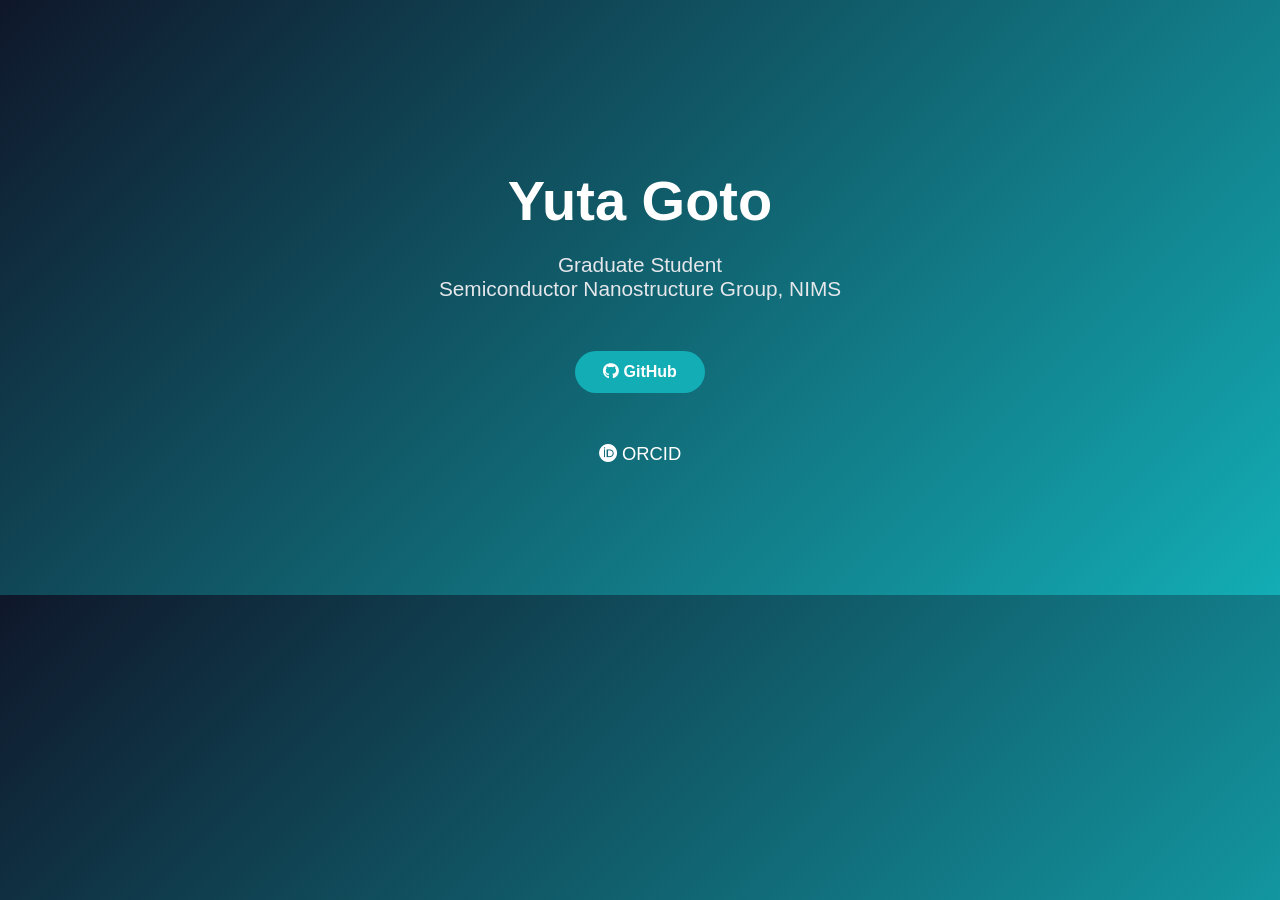
==== index.html @ e8438b43 "Update index.html" ====
<!DOCTYPE html>
<html lang="ja">

<head>
<meta charset="UTF-8">
<meta name="viewport" content="width=device-width, initial-scale=1.0">

<title>Yuta Goto</title>

<link rel="stylesheet" href="style.css">

<!-- Font Awesome -->
<link rel="stylesheet"
href="https://cdnjs.cloudflare.com/ajax/libs/font-awesome/6.6.0/css/all.min.css">

</head>

<body>

<div class="container">

<h1>Yuta Goto</h1>

<p class="subtitle">
Graduate Student<br>
Semiconductor Nanostructure Group, NIMS
</p>

<a class="button" href="https://github.com/yutagot">
<i class="fab fa-github"></i> GitHub
</a>

<div class="icon-links">

<a href="https://orcid.org/0009-0005-4780-8060">
<i class="fab fa-orcid"></i>
ORCID
</a>

</div>

</div>

</body>
</html>
---- style.css ----
body {
    margin: 0;
    font-family: "Helvetica Neue", Arial, sans-serif;
    background: linear-gradient(135deg, #0f172a, #13ADB5);
    color: white;
}

.container {
    max-width: 900px;
    margin: 100px auto;
    text-align: center;
    padding: 30px;
}

h1 {
    font-size: 3.5rem;
    margin-bottom: 10px;
}

.subtitle {
    font-size: 1.3rem;
    color: #e5e7eb;
    margin-bottom: 40px;
}

.button {
    display: inline-block;
    padding: 12px 28px;
    margin: 10px;
    border-radius: 30px;
    text-decoration: none;
    font-weight: bold;
    transition: 0.3s;
    background: #13ADB5;
    color: white;
}

.button:hover {
    background: #0f8e95;
    transform: translateY(-2px);
}

.icon-links{
    margin-top:40px;
}

.icon-links a{
    color:white;
    text-decoration:none;
    margin:0 18px;
    font-size:1.15rem;
}

.icon-links a:hover{
    color:#13ADB5;
}
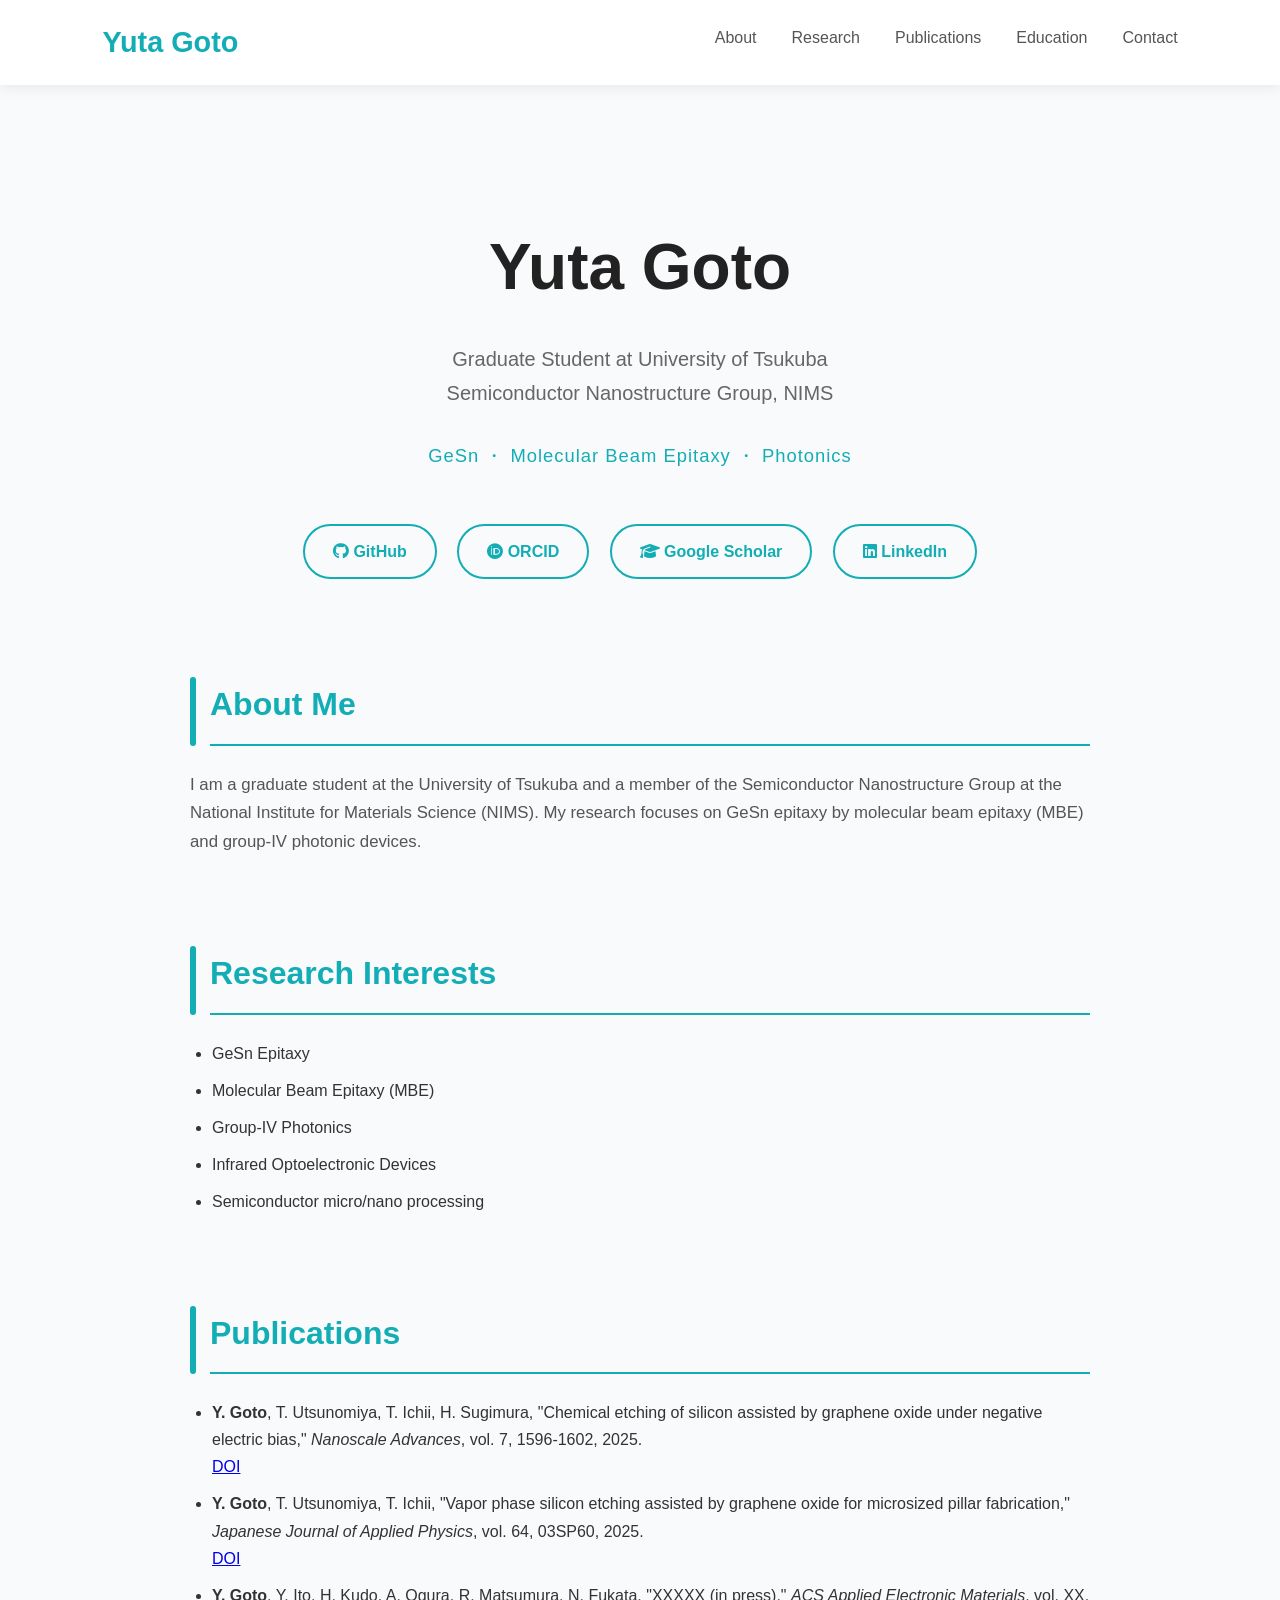
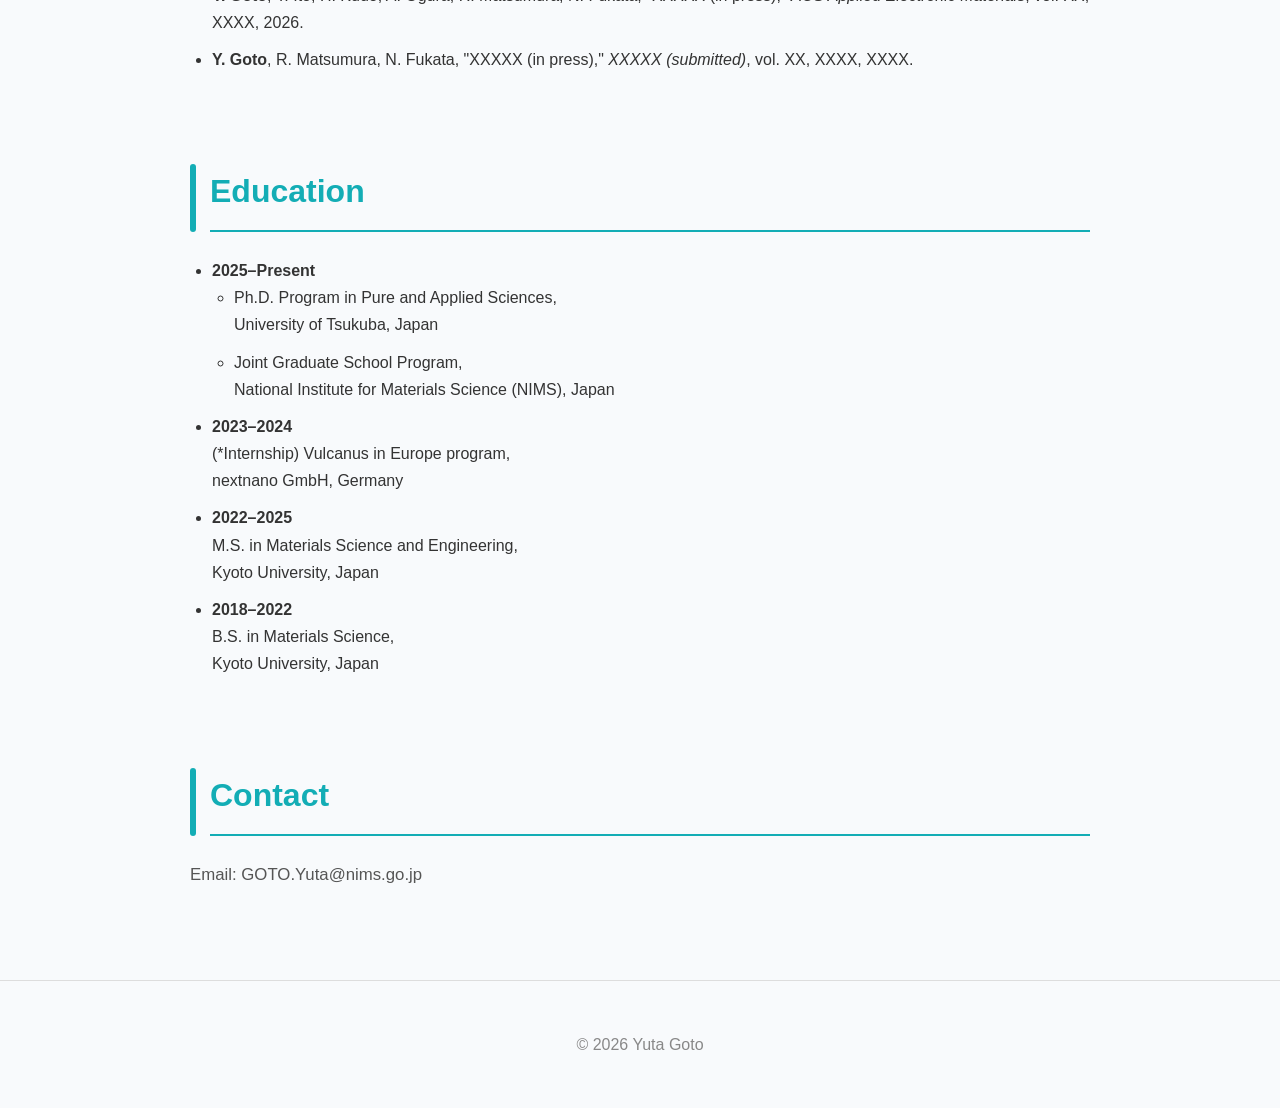
==== commit 873e3cf5: "yg: updated index" ====
--- a/index.html
+++ b/index.html
@@ -17,29 +17,184 @@
 
 <body>
 
+<!-- Navigation -->
+<nav>
+    <div class="logo">Yuta Goto</div>
+
+    <ul>
+        <li><a href="#about">About</a></li>
+        <li><a href="#research">Research</a></li>
+        <li><a href="#publications">Publications</a></li>
+        <li><a href="#education">Education</a></li>
+        <li><a href="#contact">Contact</a></li>
+    </ul>
+</nav>
+
+<!-- Top -->
 <div class="container">
 
-<h1>Yuta Goto</h1>
-
-<p class="subtitle">
-Graduate Student<br>
-Semiconductor Nanostructure Group, NIMS
-</p>
-
-<a class="button" href="https://github.com/yutagot">
-<i class="fab fa-github"></i> GitHub
-</a>
-
-<div class="icon-links">
-
-<a href="https://orcid.org/0009-0005-4780-8060">
-<i class="fab fa-orcid"></i>
-ORCID
-</a>
+    <h1>Yuta Goto</h1>
+
+    <p class="subtitle">
+        Graduate Student at University of Tsukuba<br>
+        Semiconductor Nanostructure Group, NIMS
+    </p>
+
+    <p class="keywords">
+        GeSn ・ Molecular Beam Epitaxy ・ Photonics
+    </p>
+
+    <div class="links">
+
+        <a href="https://github.com/yutagot" target="_blank">
+            <i class="fab fa-github"></i> GitHub
+        </a>
+
+        <a href="https://orcid.org/0009-0005-4780-8060" target="_blank">
+            <i class="fab fa-orcid"></i> ORCID
+        </a>
+
+        <a href="https://scholar.google.com/" target="_blank">
+            <i class="fas fa-graduation-cap"></i> Google Scholar
+        </a>
+
+        <a href="https://www.linkedin.com/in/yuta-goto-65562a297/" target="_blank">
+            <i class="fab fa-linkedin"></i> LinkedIn
+        </a>  
+    </div>
 
 </div>
 
-</div>
+<!-- About -->
+<section id="about">
+
+    <h2>About Me</h2>
+
+    <p>
+        I am a graduate student at the University of Tsukuba and a member of the
+        Semiconductor Nanostructure Group at the National Institute for Materials Science (NIMS).
+        My research focuses on GeSn epitaxy by molecular beam epitaxy (MBE) and
+        group-IV photonic devices.
+    </p>
+
+</section>
+
+<!-- Research -->
+<section id="research">
+
+    <h2>Research Interests</h2>
+
+    <ul>
+        <li>GeSn Epitaxy</li>
+        <li>Molecular Beam Epitaxy (MBE)</li>
+        <li>Group-IV Photonics</li>
+        <li>Infrared Optoelectronic Devices</li>
+        <li>Semiconductor micro/nano processing</li>
+    </ul>
+
+</section>
+
+<!-- Publications -->
+<section id="publications">
+
+    <h2>Publications</h2>
+
+    <ul class="publication-list">
+
+        <li>
+            <strong>Y. Goto</strong>, T. Utsunomiya, T. Ichii, H. Sugimura,
+            "Chemical etching of silicon assisted by graphene oxide under negative electric bias,"
+            <em>Nanoscale Advances</em>,
+            vol. 7, 1596-1602, 2025.
+            <br>
+            <a href="https://doi.org/10.1039/D4NA00825A">DOI</a>
+        </li>
+
+        <li>
+            <strong>Y. Goto</strong>, T. Utsunomiya, T. Ichii,
+            "Vapor phase silicon etching assisted by graphene oxide for microsized pillar fabrication,"
+            <em>Japanese Journal of Applied Physics</em>,
+            vol. 64, 03SP60, 2025.
+            <br>
+            <a href="https://doi.org/10.35848/1347-4065/adbbf7">DOI</a>
+        </li>
+        
+        <li>
+            <strong>Y. Goto</strong>, Y. Ito, H. Kudo, A. Ogura, R. Matsumura, N. Fukata,
+            "XXXXX (in press),"
+            <em>ACS Applied Electronic Materials</em>,
+            vol. XX, XXXX, 2026.
+            <br>
+        <!--    <a href="https://doi.org/10.35848/1347-4065/adbbf7">DOI</a> --> 
+        </li>
+
+        <li>
+            <strong>Y. Goto</strong>, R. Matsumura, N. Fukata,
+            "XXXXX (in press),"
+            <em>XXXXX (submitted)</em>,
+            vol. XX, XXXX, XXXX.
+            <br>
+        <!--    <a href="https://doi.org/10.35848/1347-4065/adbbf7">DOI</a> --> 
+        </li>
+
+
+
+    </ul>
+
+</section>
+
+</section>
+
+<!-- Education -->
+<section id="education">
+
+    <h2>Education</h2>
+
+    <ul class="education-list">
+        <li>
+            <strong>2025–Present</strong><br>
+            <ul>
+        <li>Ph.D. Program in Pure and Applied Sciences,<br> 
+            University of Tsukuba, Japan</li>
+        <li>Joint Graduate School Program,<br>
+            National Institute for Materials Science (NIMS), Japan</li>
+            </ul>
+        </li>
+
+        <li>
+            <strong>2023–2024</strong><br>
+            (*Internship) Vulcanus in Europe program,<br>
+            nextnano GmbH, Germany
+        </li>
+        <li>
+            <strong>2022–2025</strong><br>
+            M.S. in Materials Science and Engineering,<br>
+            Kyoto University, Japan
+        </li>
+
+        <li>
+            <strong>2018–2022</strong><br>
+            B.S. in Materials Science,<br>
+            Kyoto University, Japan
+        </li>
+    </ul>
+
+</section>
+
+<!-- Contact -->
+<section id="contact">
+
+    <h2>Contact</h2>
+
+    <p>
+        Email: GOTO.Yuta@nims.go.jp
+    </p>
+
+</section>
+
+<footer>
+    © 2026 Yuta Goto
+</footer>
 
 </body>
-</html>
+</html>
--- a/style.css
+++ b/style.css
@@ -1,56 +1,340 @@
-body {
-    margin: 0;
-    font-family: "Helvetica Neue", Arial, sans-serif;
-    background: linear-gradient(135deg, #0f172a, #13ADB5);
-    color: white;
-}
-
-.container {
-    max-width: 900px;
-    margin: 100px auto;
-    text-align: center;
-    padding: 30px;
-}
-
-h1 {
-    font-size: 3.5rem;
-    margin-bottom: 10px;
-}
-
-.subtitle {
-    font-size: 1.3rem;
-    color: #e5e7eb;
-    margin-bottom: 40px;
-}
-
-.button {
-    display: inline-block;
-    padding: 12px 28px;
-    margin: 10px;
-    border-radius: 30px;
-    text-decoration: none;
-    font-weight: bold;
-    transition: 0.3s;
-    background: #13ADB5;
-    color: white;
-}
-
-.button:hover {
-    background: #0f8e95;
-    transform: translateY(-2px);
-}
-
-.icon-links{
-    margin-top:40px;
-}
-
-.icon-links a{
+/* ===========================
+   General
+=========================== */
+
+html{
+    scroll-behavior:smooth;
+}
+
+body{
+    margin:0;
+    font-family:-apple-system,BlinkMacSystemFont,"Segoe UI",Roboto,Helvetica,Arial,sans-serif;
+    background:#f8fafc;
+    color:#333;
+    line-height:1.7;
+}
+
+
+/* ===========================
+   Navigation Bar
+=========================== */
+
+nav{
+    position:fixed;
+    top:0;
+    left:0;
+    width:100%;
+    background:white;
+    display:flex;
+    justify-content:space-between;
+    align-items:center;
+    padding:18px 8%;
+    box-sizing:border-box;
+
+    box-shadow:0 2px 15px rgba(0,0,0,0.08);
+
+    z-index:1000;
+}
+
+.logo{
+    font-size:1.8rem;
+    font-weight:700;
+    color:#13ADB5;
+}
+
+nav ul{
+    display:flex;
+    gap:35px;
+
+    list-style:none;
+
+    margin:0;
+    padding:0;
+}
+
+nav a{
+
+    color:#555;
+    text-decoration:none;
+
+    font-size:1rem;
+    font-weight:500;
+
+    transition:.25s;
+
+}
+
+nav a:hover{
+
+    color:#13ADB5;
+
+}
+
+
+/* ===========================
+   Top Section
+=========================== */
+
+.container{
+
+    max-width:900px;
+
+    margin:auto;
+
+    padding-top:170px;
+
+    text-align:center;
+
+}
+
+h1{
+
+    font-size:4rem;
+
+    margin-bottom:10px;
+
+    color:#222;
+
+}
+
+.subtitle{
+
+    font-size:1.25rem;
+
+    color:#666;
+
+}
+
+.keywords{
+
+    margin-top:30px;
+
+    font-size:1.15rem;
+
+    color:#13ADB5;
+
+    letter-spacing:1px;
+
+}
+
+
+/* ===========================
+   Buttons
+=========================== */
+
+.links{
+
+    margin-top:45px;
+
+}
+
+.links a{
+
+    display:inline-block;
+
+    margin:8px;
+
+    padding:12px 28px;
+
+    border:2px solid #13ADB5;
+
+    border-radius:30px;
+
+    color:#13ADB5;
+
+    text-decoration:none;
+
+    font-weight:600;
+
+    transition:.3s;
+
+}
+
+.links a:hover{
+
+    background:#13ADB5;
+
     color:white;
-    text-decoration:none;
-    margin:0 18px;
-    font-size:1.15rem;
-}
-
-.icon-links a:hover{
-    color:#13ADB5;
-}
+
+    transform:translateY(-2px);
+
+}
+
+
+/* ===========================
+   Sections
+=========================== */
+
+section{
+
+    max-width:900px;
+
+    margin:90px auto;
+
+    padding:0 25px;
+
+}
+
+section h2{
+
+    position:relative;
+
+    padding-left:20px;
+
+    color:#13ADB5;
+
+    font-size:2rem;
+
+    margin-bottom:25px;
+
+}
+
+section h2::before{
+
+    content:"";
+
+    position:absolute;
+
+    left:0;
+    top:0;
+
+    width:6px;
+    height:100%;
+
+    background:#13ADB5;
+
+    border-radius:3px;
+
+}
+
+section h2::after{
+
+    content:"";
+
+    display:block;
+
+    margin-top:12px;
+
+    height:2px;
+
+    background:#13ADB5;
+
+}
+
+section p{
+
+    color:#555;
+
+    font-size:1.05rem;
+
+}
+
+
+/* ===========================
+   List
+=========================== */
+
+ul{
+
+    padding-left:22px;
+
+}
+
+li{
+
+    margin-bottom:10px;
+
+}
+
+
+/* ===========================
+   Footer
+=========================== */
+
+footer{
+
+    text-align:center;
+
+    padding:50px;
+
+    color:#888;
+
+    border-top:1px solid #ddd;
+
+    margin-top:80px;
+
+}
+
+
+/* ===========================
+   Image
+=========================== */
+
+.profile{
+
+    width:180px;
+
+    border-radius:50%;
+
+    margin-bottom:30px;
+
+    box-shadow:0 10px 25px rgba(0,0,0,.15);
+
+}
+
+
+/* ===========================
+   Responsive
+=========================== */
+
+@media (max-width:768px){
+
+nav{
+
+    flex-direction:column;
+
+    padding:15px;
+
+}
+
+nav ul{
+
+    margin-top:15px;
+
+    gap:18px;
+
+    flex-wrap:wrap;
+
+    justify-content:center;
+
+}
+
+.container{
+
+    padding-top:220px;
+
+}
+
+h1{
+
+    font-size:2.8rem;
+
+}
+
+.subtitle{
+
+    font-size:1rem;
+
+}
+
+.links a{
+
+    display:block;
+
+    margin:12px auto;
+
+    width:220px;
+
+}
+
+}
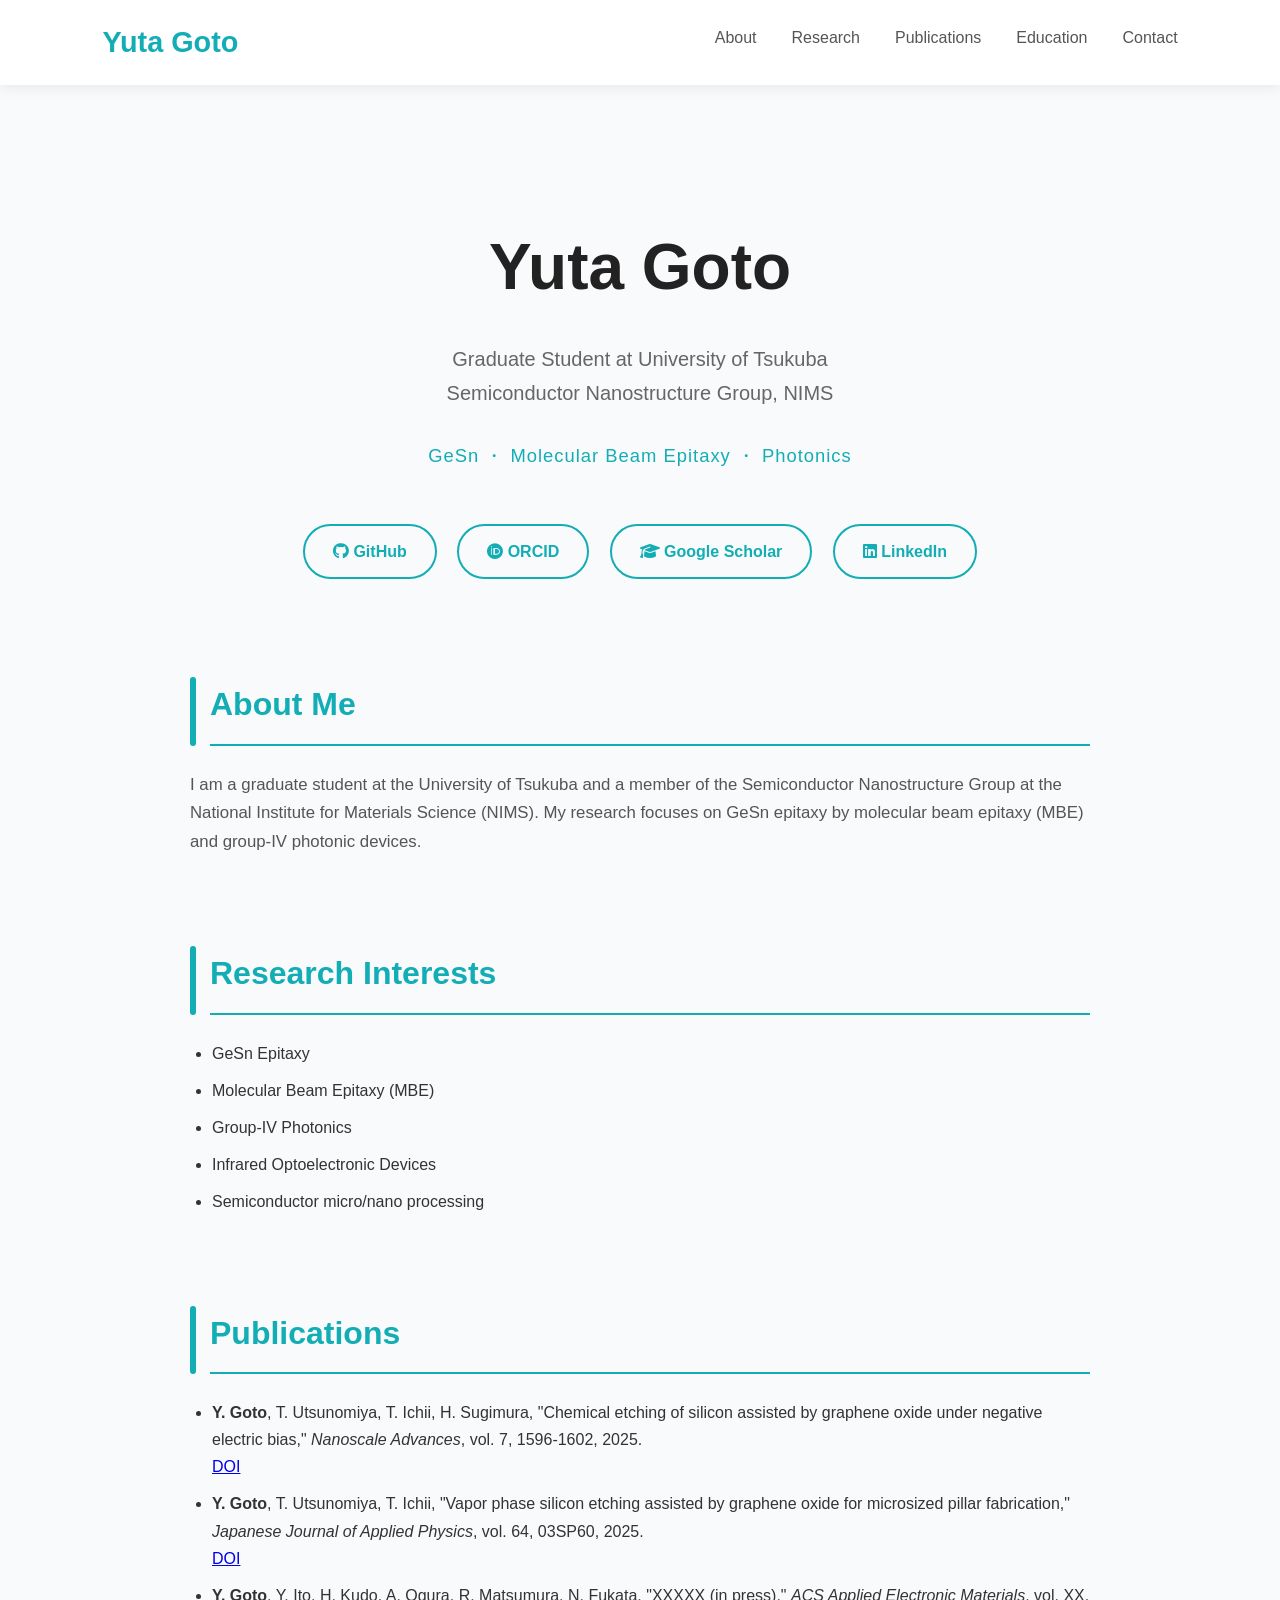
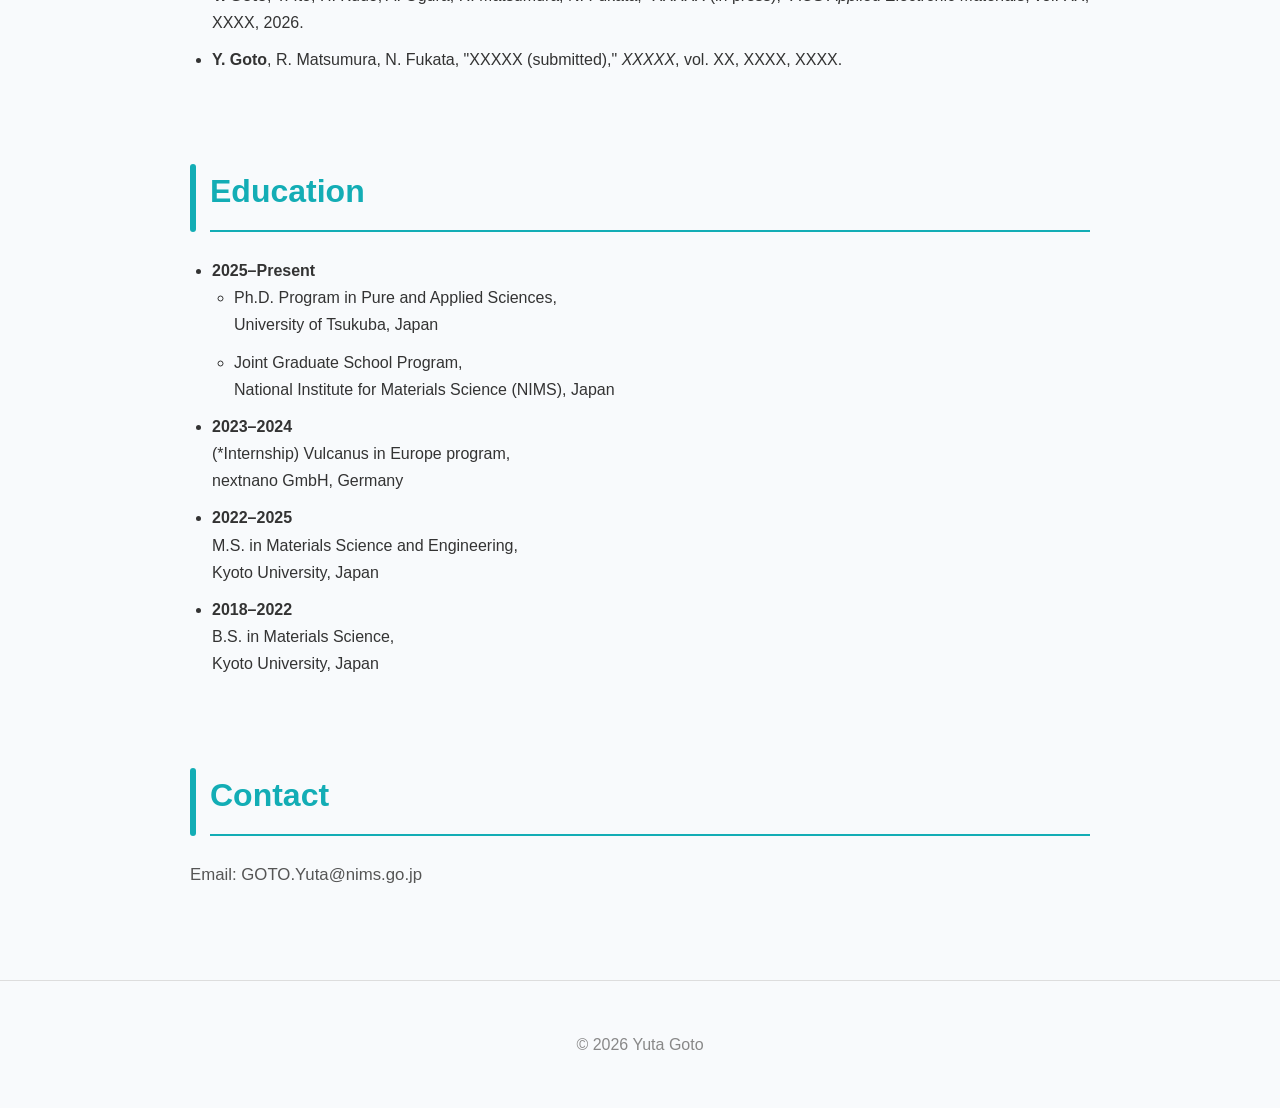
==== commit 68d43fce: "yg: fixed typo" ====
--- a/index.html
+++ b/index.html
@@ -130,8 +130,8 @@
 
         <li>
             <strong>Y. Goto</strong>, R. Matsumura, N. Fukata,
-            "XXXXX (in press),"
-            <em>XXXXX (submitted)</em>,
+            "XXXXX (submitted),"
+            <em>XXXXX</em>,
             vol. XX, XXXX, XXXX.
             <br>
         <!--    <a href="https://doi.org/10.35848/1347-4065/adbbf7">DOI</a> --> 
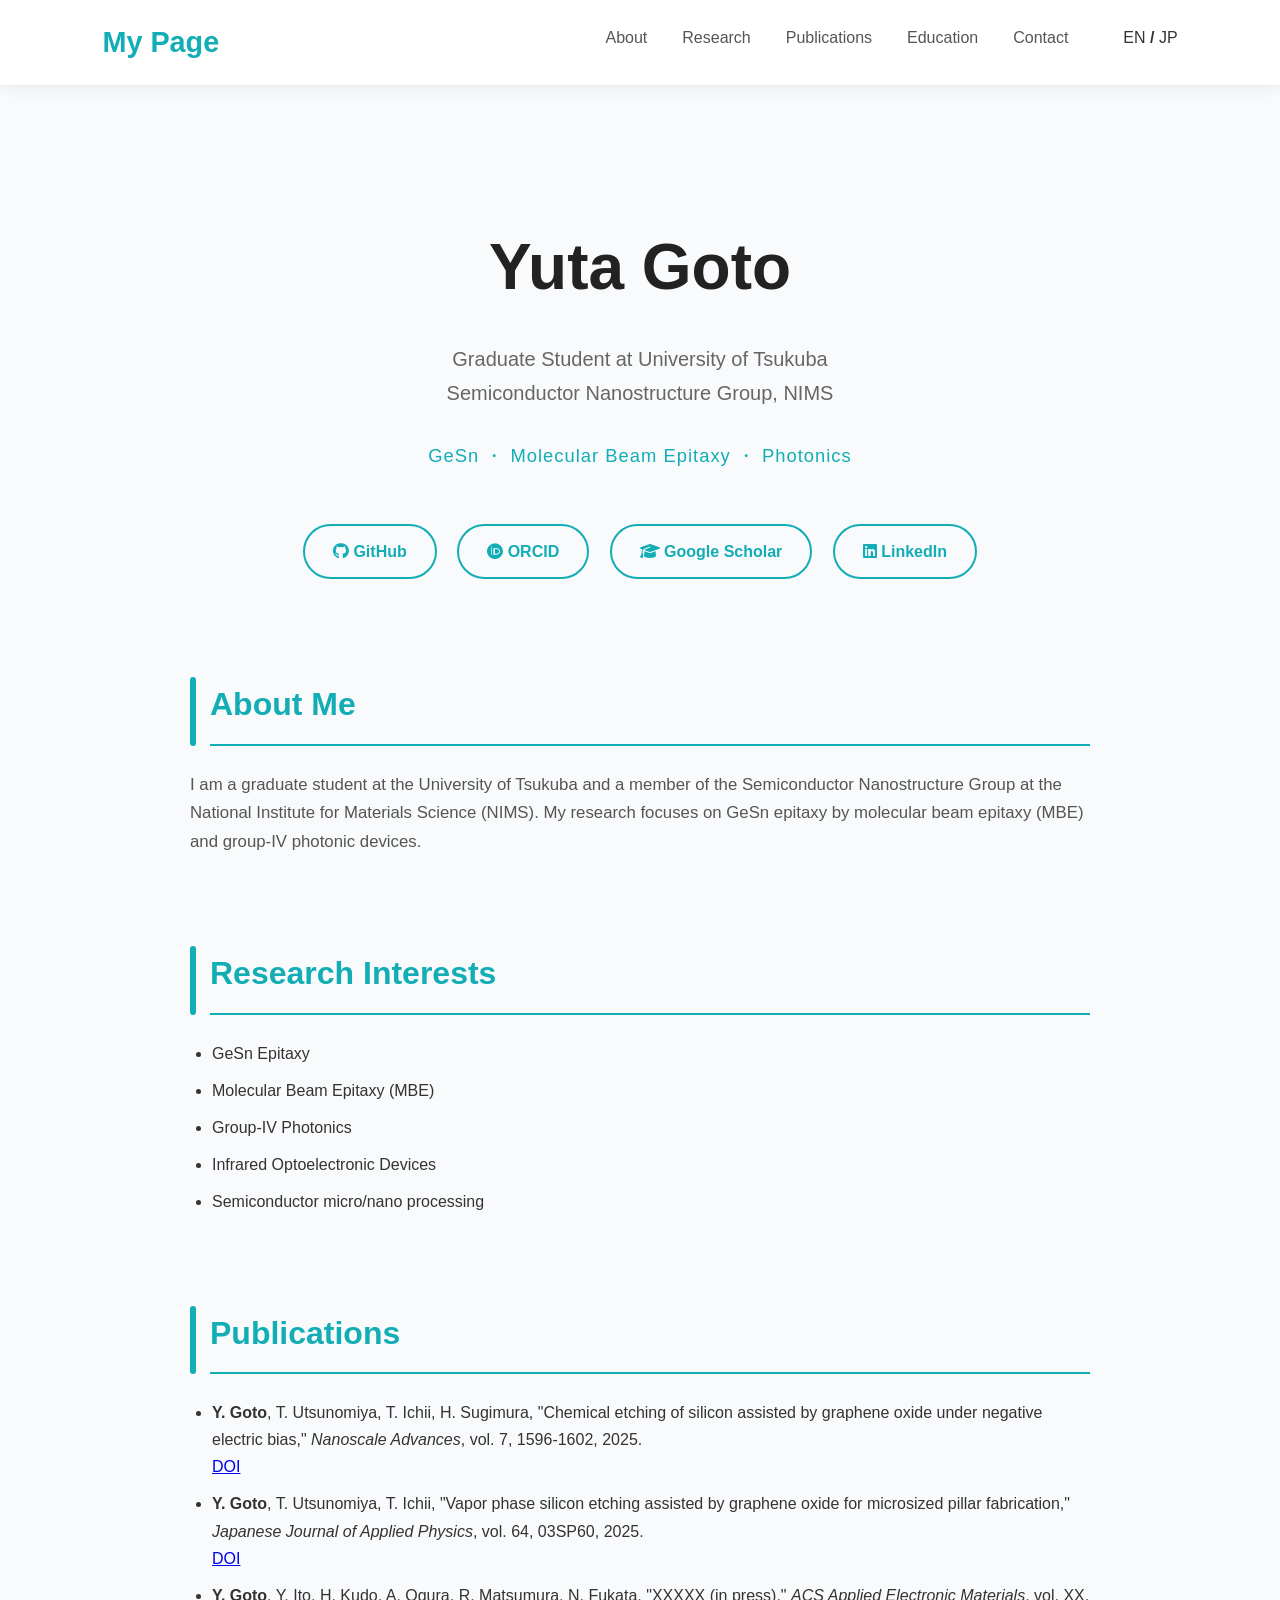
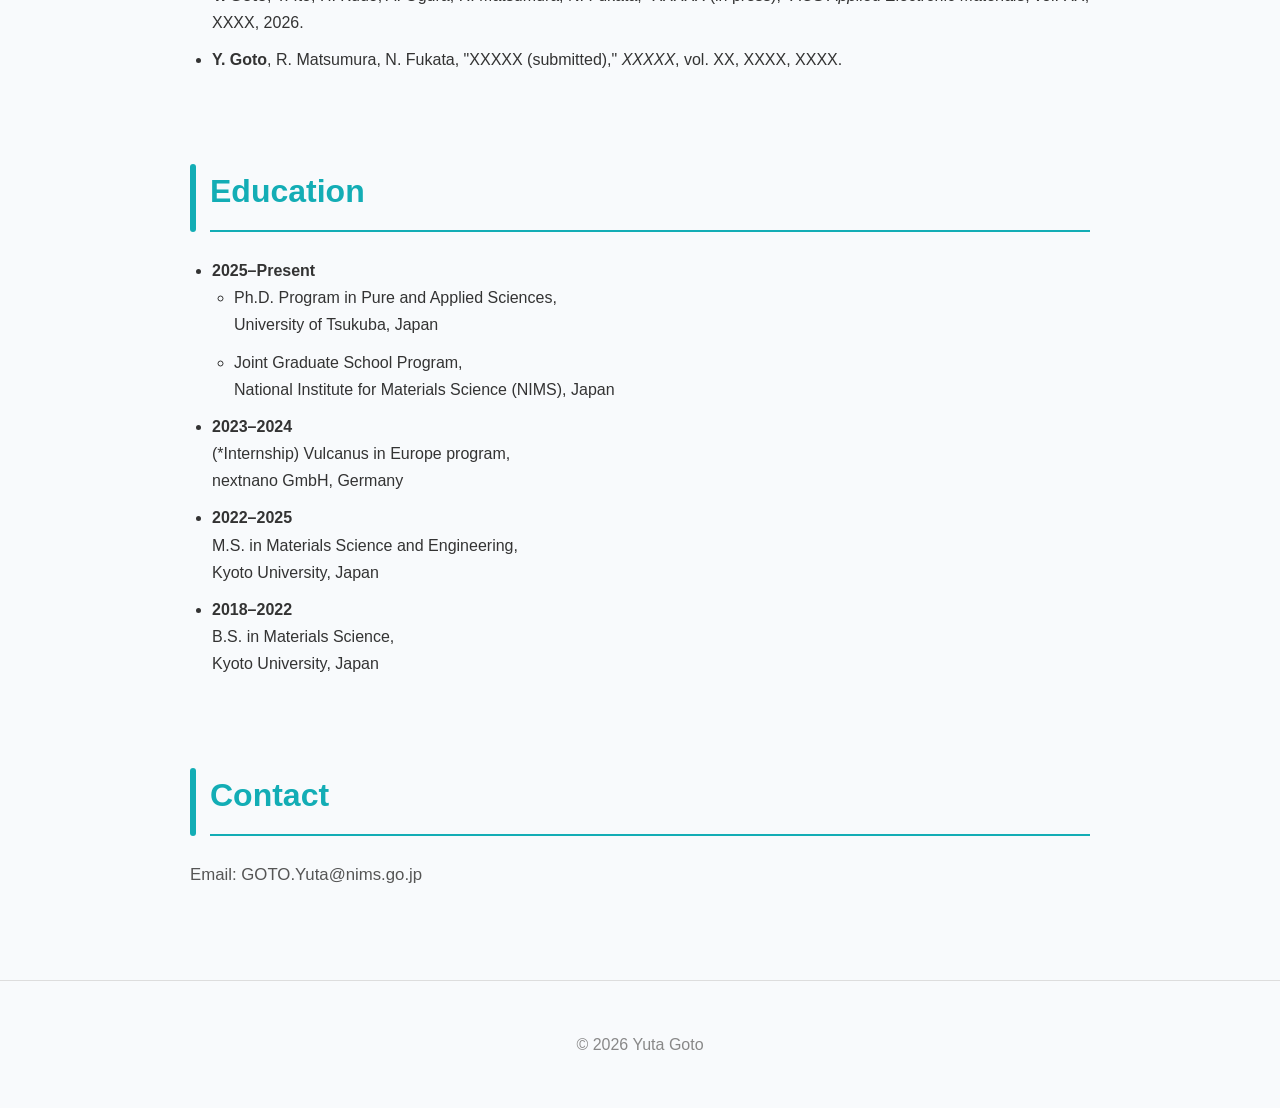
==== commit 9b72583e: "yg: updated paper list" ====
--- a/index.html
+++ b/index.html
@@ -5,7 +5,7 @@
 <meta charset="UTF-8">
 <meta name="viewport" content="width=device-width, initial-scale=1.0">
 
-<title>Yuta Goto</title>
+<title>My Page</title>
 
 <link rel="stylesheet" href="style.css">
 
@@ -19,7 +19,7 @@
 
 <!-- Navigation -->
 <nav>
-    <div class="logo">Yuta Goto</div>
+    <div class="logo">My Page</div>
 
     <ul>
         <li><a href="#about">About</a></li>
@@ -27,6 +27,12 @@
         <li><a href="#publications">Publications</a></li>
         <li><a href="#education">Education</a></li>
         <li><a href="#contact">Contact</a></li>
+
+        <!-- Language -->
+        <li class="language">
+            <a href="index.html">EN</a> /
+            <a href="index_ja.html">JP</a>
+        </li>
     </ul>
 </nav>
 
@@ -54,7 +60,7 @@
             <i class="fab fa-orcid"></i> ORCID
         </a>
 
-        <a href="https://scholar.google.com/" target="_blank">
+        <a href="https://scholar.google.com/citations?hl=ja&user=DV3cNhgAAAAJ" target="_blank">
             <i class="fas fa-graduation-cap"></i> Google Scholar
         </a>
 
--- a/style.css
+++ b/style.css
@@ -337,4 +337,23 @@
 
 }
 
+}
+
+
+/* ===========================
+   Language Switcher
+=========================== */
+
+.language {
+    margin-left: 20px;
+    font-weight: bold;
+}
+
+.language a {
+    text-decoration: none;
+    color: #333;
+}
+
+.language a:hover {
+    color: #0aa;
 }
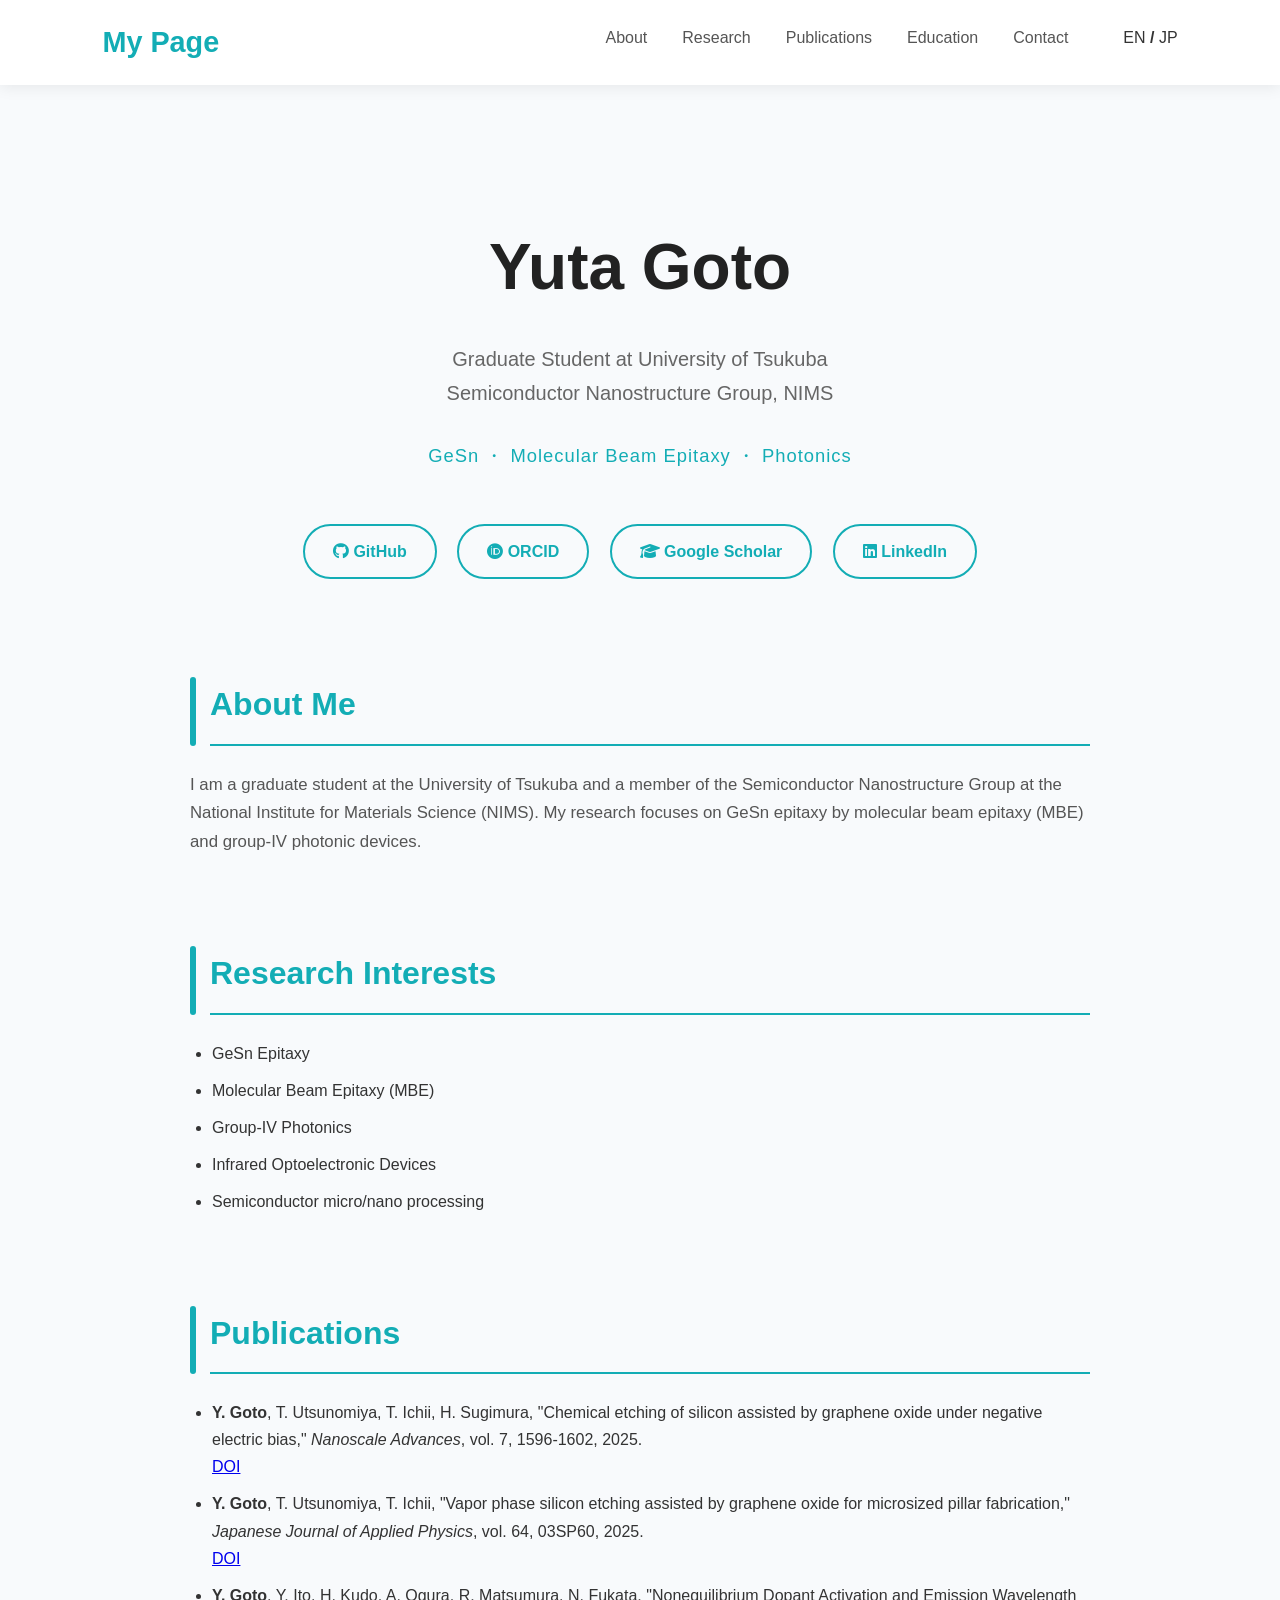
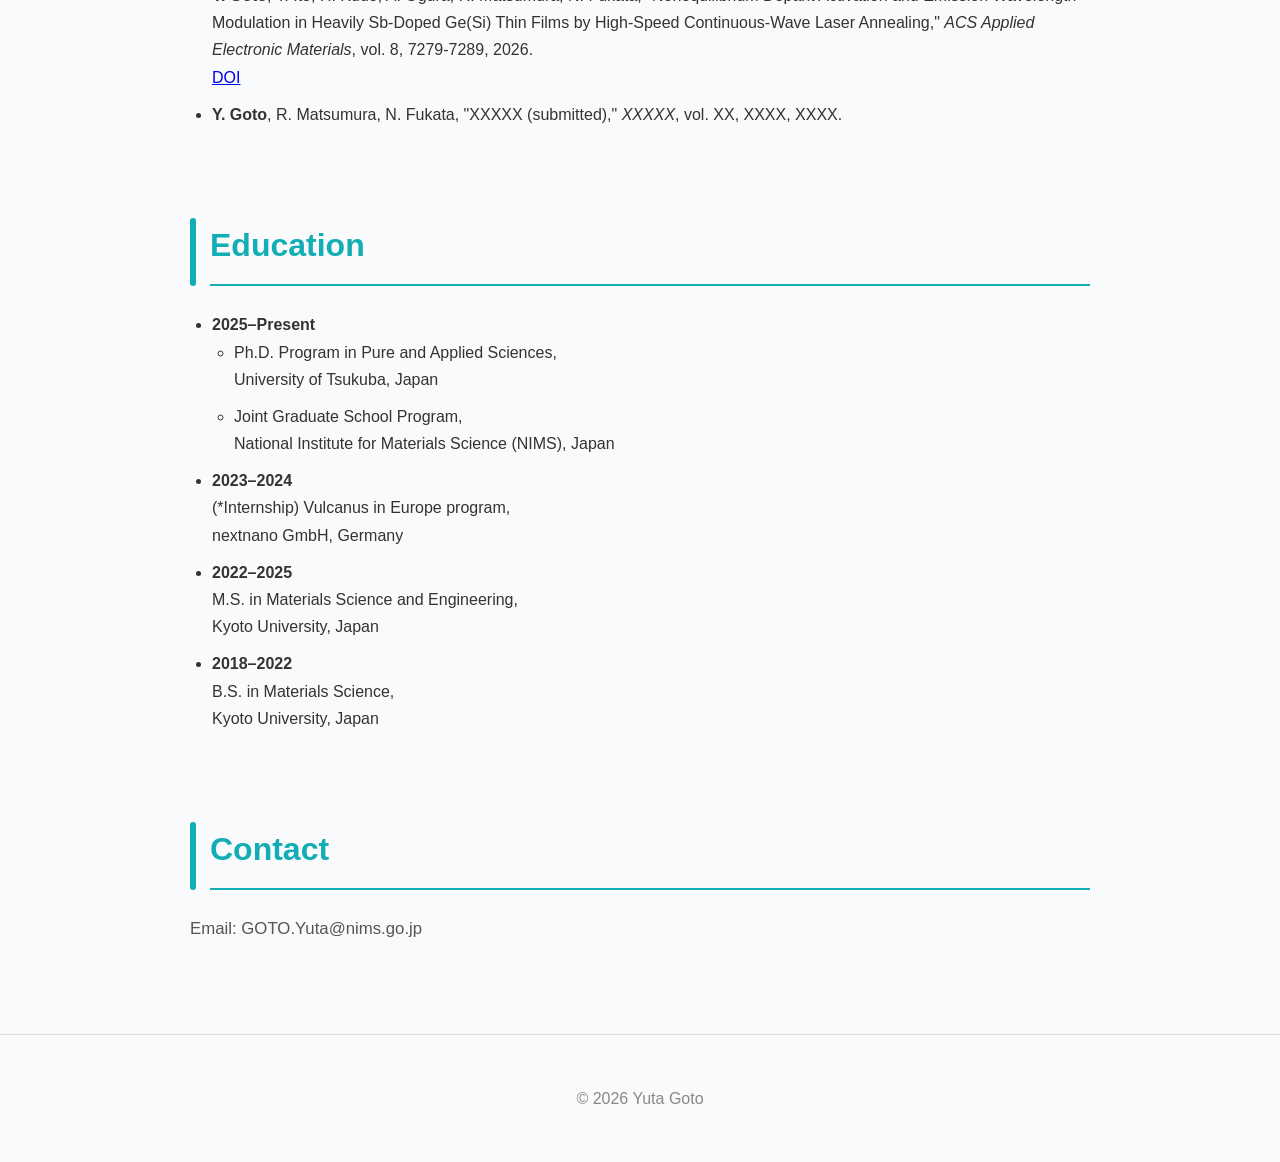
==== commit 05d590fd: "yg: updated publication" ====
--- a/index.html
+++ b/index.html
@@ -127,11 +127,11 @@
         
         <li>
             <strong>Y. Goto</strong>, Y. Ito, H. Kudo, A. Ogura, R. Matsumura, N. Fukata,
-            "XXXXX (in press),"
+            "Nonequilibrium Dopant Activation and Emission Wavelength Modulation in Heavily Sb-Doped Ge(Si) Thin Films by High-Speed Continuous-Wave Laser Annealing,"
             <em>ACS Applied Electronic Materials</em>,
-            vol. XX, XXXX, 2026.
-            <br>
-        <!--    <a href="https://doi.org/10.35848/1347-4065/adbbf7">DOI</a> --> 
+            vol. 8, 7279-7289, 2026.
+            <br>
+            <a href="https://doi.org/10.1021/acsaelm.6c00555">DOI</a> 
         </li>
 
         <li>
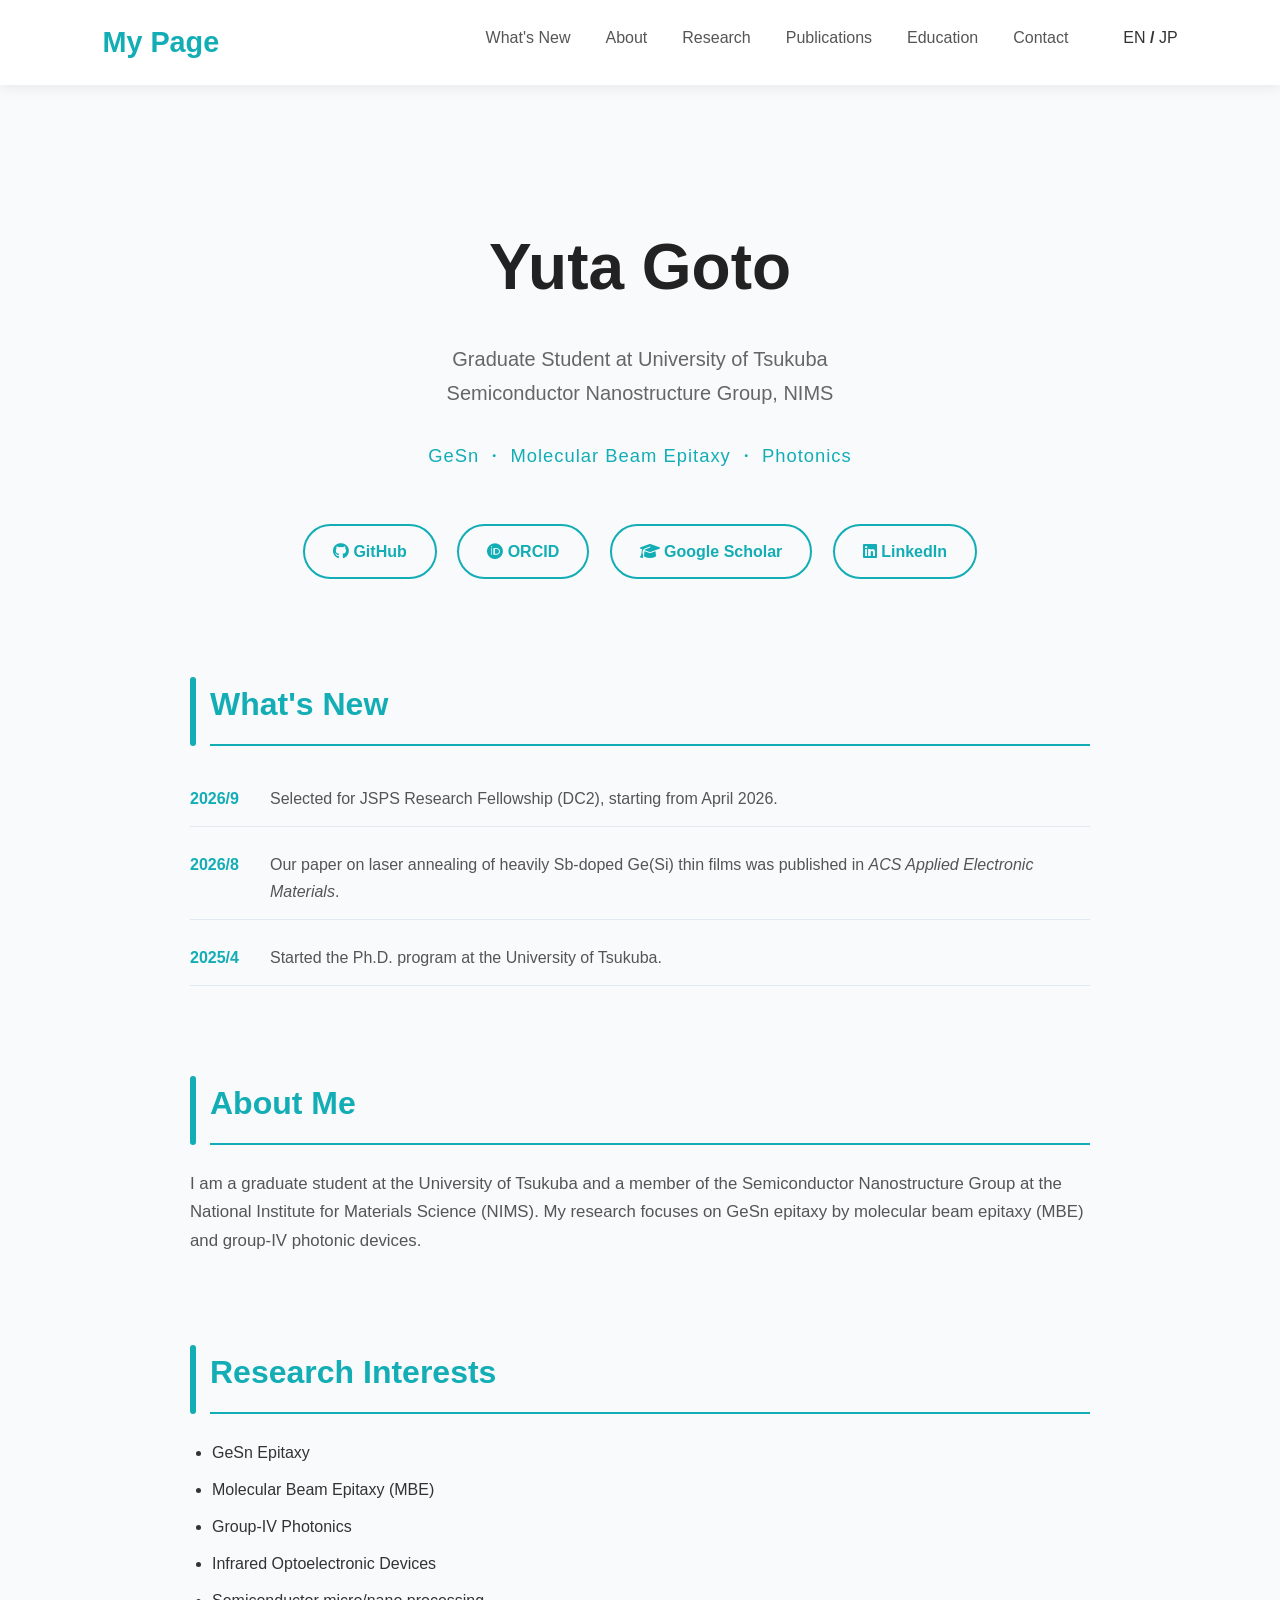
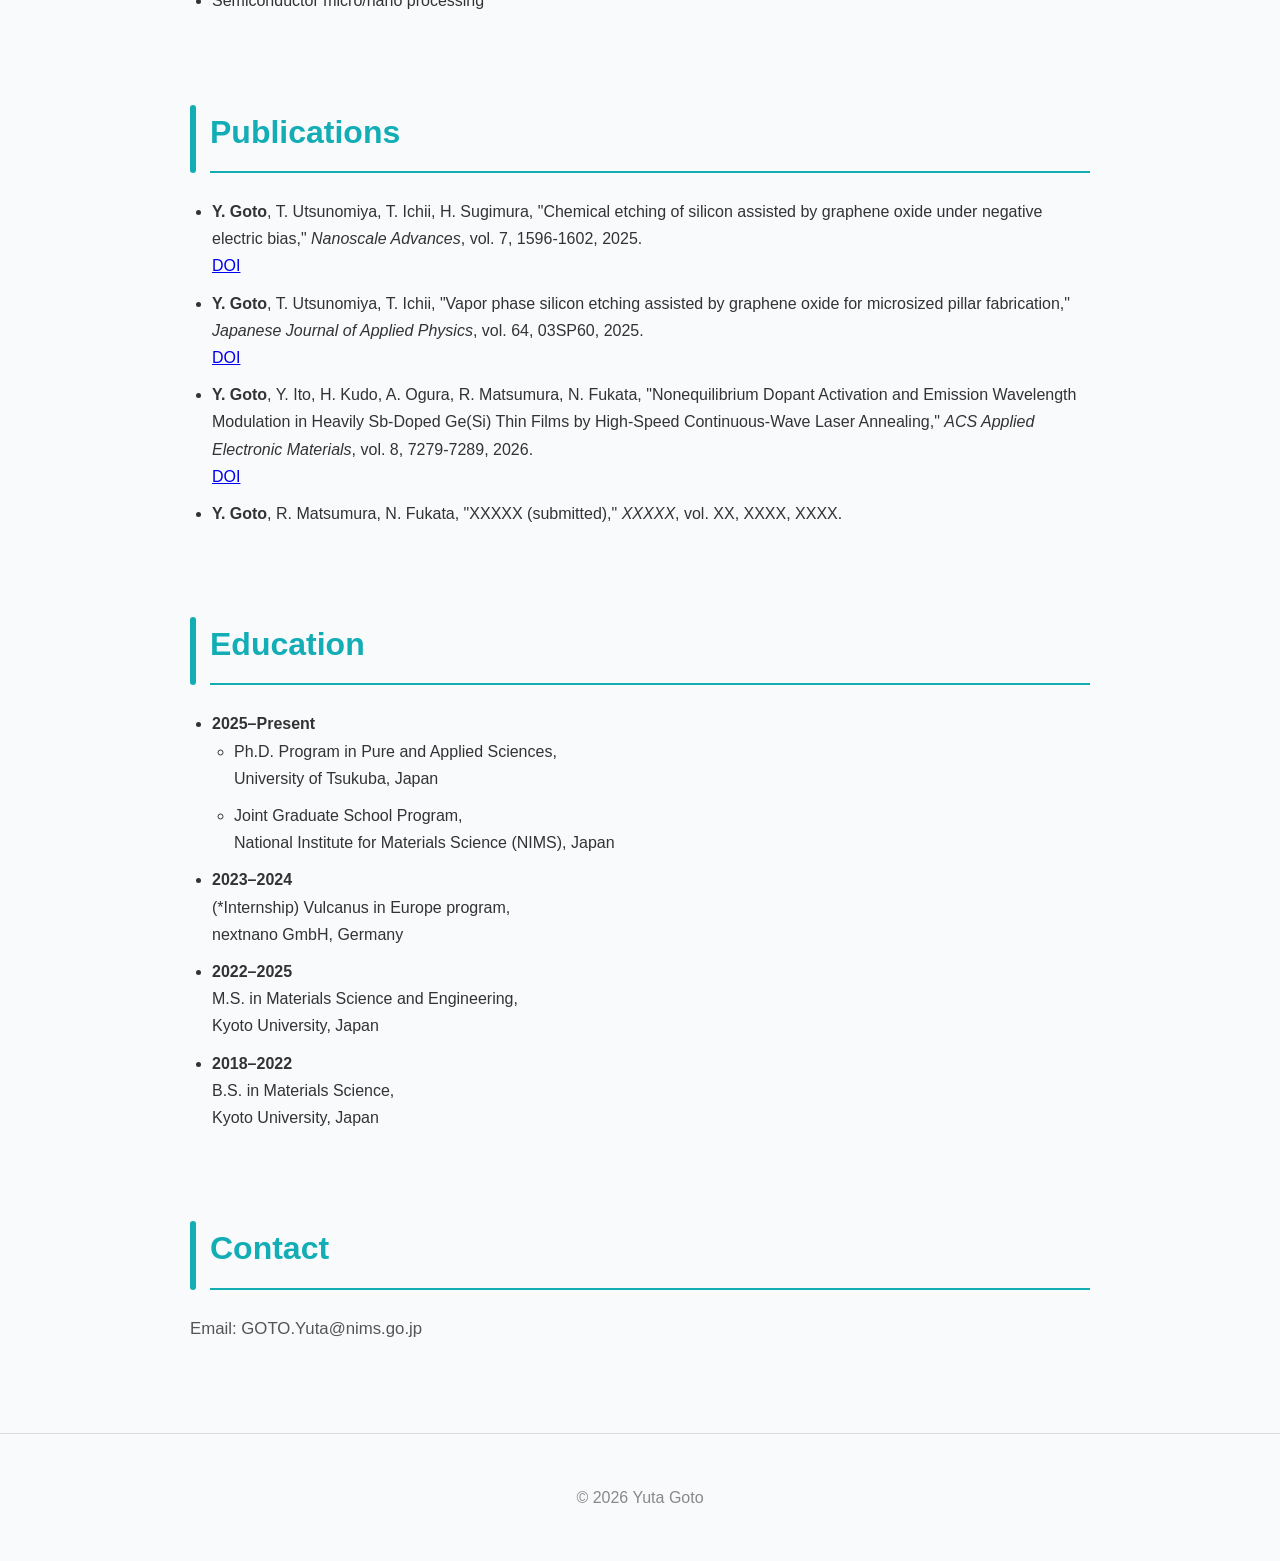
==== commit 5339bfad: "yg: added "what's new" section" ====
--- a/index.html
+++ b/index.html
@@ -1,3 +1,13 @@
+<!-- Google tag (gtag.js) -->
+<script async src="https://www.googletagmanager.com/gtag/js?id=G-8BQCS6YZSQ"></script>
+<script>
+  window.dataLayer = window.dataLayer || [];
+  function gtag(){dataLayer.push(arguments);}
+  gtag('js', new Date());
+
+  gtag('config', 'G-8BQCS6YZSQ');
+</script>
+
 <!DOCTYPE html>
 <html lang="ja">
 
@@ -22,6 +32,7 @@
     <div class="logo">My Page</div>
 
     <ul>
+        <li><a href="#news">What's New</a></li>
         <li><a href="#about">About</a></li>
         <li><a href="#research">Research</a></li>
         <li><a href="#publications">Publications</a></li>
@@ -70,6 +81,28 @@
     </div>
 
 </div>
+
+<!-- What's New -->
+<section id="news">
+
+    <h2>What's New</h2>
+
+    <ul class="news-list">
+        <li>
+            <time datetime="2026">2026/9</time>
+            <span>Selected for JSPS Research Fellowship (DC2), starting from April 2026.</span>
+        </li>
+        <li>
+            <time datetime="2026">2026/8</time>
+            <span>Our paper on laser annealing of heavily Sb-doped Ge(Si) thin films was published in <em>ACS Applied Electronic Materials</em>.</span>
+        </li>
+        <li>
+            <time datetime="2025">2025/4</time>
+            <span>Started the Ph.D. program at the University of Tsukuba.</span>
+        </li>
+    </ul>
+
+</section>
 
 <!-- About -->
 <section id="about">
--- a/style.css
+++ b/style.css
@@ -246,6 +246,42 @@
 
 }
 
+.news-list{
+
+    list-style:none;
+
+    padding-left:0;
+
+}
+
+.news-list li{
+
+    display:flex;
+
+    gap:25px;
+
+    padding:14px 0;
+
+    border-bottom:1px solid #e2e8f0;
+
+}
+
+.news-list time{
+
+    flex:0 0 55px;
+
+    color:#13ADB5;
+
+    font-weight:700;
+
+}
+
+.news-list span{
+
+    color:#555;
+
+}
+
 
 /* ===========================
    Footer
@@ -334,6 +370,12 @@
     margin:12px auto;
 
     width:220px;
+
+}
+
+.news-list li{
+
+    gap:15px;
 
 }
 
